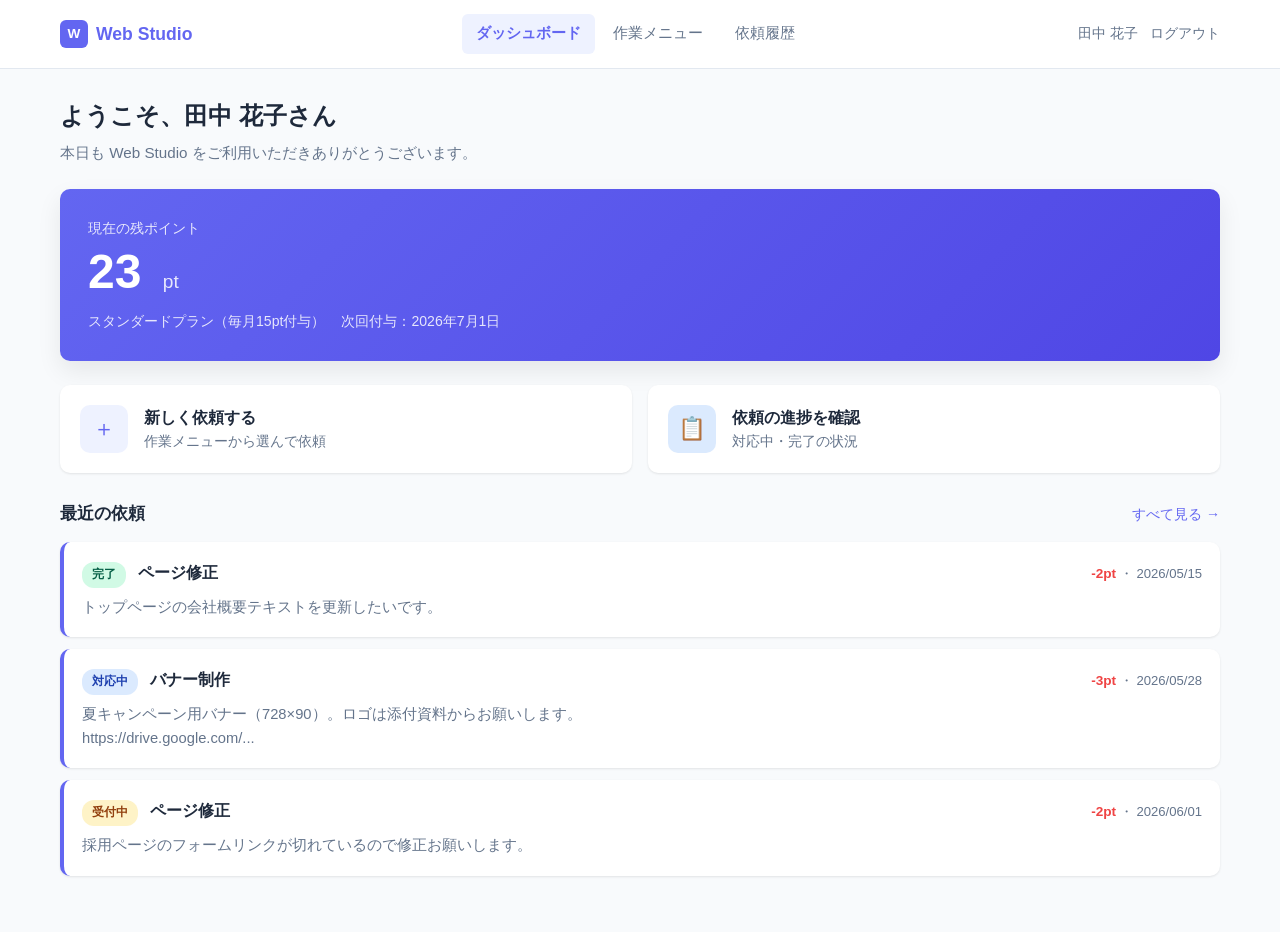
==== dashboard.html @ 62df3868 "feat: 顧客管理デモ初版（HTML/CSS/JSで全画面構築）" ====
<!DOCTYPE html>
<html lang="ja">
<head>
  <meta charset="UTF-8">
  <meta name="viewport" content="width=device-width, initial-scale=1.0">
  <title>ダッシュボード - Web Studio</title>
  <link rel="stylesheet" href="css/style.css">
</head>
<body>

  <header class="app-header">
    <div class="app-header-inner">
      <div class="logo">
        <span class="logo-mark">W</span>
        <span>Web Studio</span>
      </div>
      <nav class="nav">
        <a href="dashboard.html" class="active">ダッシュボード</a>
        <a href="menu.html">作業メニュー</a>
        <a href="requests.html">依頼履歴</a>
      </nav>
      <div class="user-info">
        <span id="user-name"></span>
        <a href="login.html" class="logout-link">ログアウト</a>
      </div>
    </div>
  </header>

  <main class="main">
    <h1 class="page-title">ようこそ、<span id="welcome-name"></span>さん</h1>
    <p class="page-subtitle">本日も Web Studio をご利用いただきありがとうございます。</p>

    <!-- ポイント残高カード -->
    <div class="balance-card">
      <div class="balance-label">現在の残ポイント</div>
      <div class="balance-value" id="balance">— <span class="unit">pt</span></div>
      <div class="balance-sub">
        <span id="plan-info"></span>
        <span id="next-grant"></span>
      </div>
    </div>

    <!-- クイックアクション -->
    <div class="grid-2 section">
      <a href="menu.html" class="card" style="text-decoration:none; display:flex; align-items:center; gap:16px;">
        <div style="width:48px;height:48px;background:var(--primary-light);color:var(--primary);border-radius:10px;display:grid;place-items:center;font-size:1.4rem;">＋</div>
        <div>
          <div style="font-weight:bold;">新しく依頼する</div>
          <div style="font-size:0.85rem;color:var(--text-light);">作業メニューから選んで依頼</div>
        </div>
      </a>
      <a href="requests.html" class="card" style="text-decoration:none; display:flex; align-items:center; gap:16px;">
        <div style="width:48px;height:48px;background:#dbeafe;color:#1e40af;border-radius:10px;display:grid;place-items:center;font-size:1.4rem;">📋</div>
        <div>
          <div style="font-weight:bold;">依頼の進捗を確認</div>
          <div style="font-size:0.85rem;color:var(--text-light);">対応中・完了の状況</div>
        </div>
      </a>
    </div>

    <!-- 最近の依頼 -->
    <section class="section">
      <div class="section-head">
        <div class="section-title">最近の依頼</div>
        <a href="requests.html" style="font-size:0.88rem; color:var(--primary);">すべて見る →</a>
      </div>
      <div id="recent-requests"></div>
    </section>
  </main>

  <script src="js/mock.js"></script>
  <script>
    const u = MockData.currentUser;
    document.getElementById('user-name').textContent = u.name;
    document.getElementById('welcome-name').textContent = u.name;
    document.getElementById('balance').innerHTML = `${MockData.pointBalance} <span class="unit">pt</span>`;
    document.getElementById('plan-info').textContent = `${u.planLabel}プラン（毎月${u.monthlyPoints}pt付与）`;
    document.getElementById('next-grant').textContent = `次回付与：2026年7月1日`;

    const recent = MockData.myRequests.slice(0, 3);
    document.getElementById('recent-requests').innerHTML = recent.map(r => `
      <div class="request-card">
        <div class="request-card-head">
          <div>
            ${fmt.statusBadge(r.status)}
            <span class="request-card-title" style="margin-left:8px;">${r.menuTitle}</span>
          </div>
          <div class="request-card-meta">
            <span class="request-card-cost">-${r.cost}pt</span> ・ ${fmt.date(r.createdAt)}
          </div>
        </div>
        <div class="request-card-comment">${r.comment}</div>
      </div>
    `).join('');
  </script>
</body>
</html>
---- css/style.css ----
/* ===== リセット・基本 ===== */
*, *::before, *::after { box-sizing: border-box; margin: 0; padding: 0; }

:root {
  --primary: #6366f1;
  --primary-dark: #4f46e5;
  --primary-light: #eef2ff;
  --bg: #f8fafc;
  --card-bg: #ffffff;
  --text: #1e293b;
  --text-light: #64748b;
  --border: #e2e8f0;
  --success: #22c55e;
  --warning: #f59e0b;
  --danger: #ef4444;
  --info: #0ea5e9;
  --radius: 10px;
  --shadow: 0 1px 3px rgba(0,0,0,0.06), 0 1px 2px rgba(0,0,0,0.04);
  --shadow-lg: 0 10px 25px rgba(0,0,0,0.08);
}

body {
  font-family: 'Hiragino Sans', 'Meiryo', sans-serif;
  background: var(--bg);
  color: var(--text);
  min-height: 100vh;
  line-height: 1.6;
}

a { color: inherit; text-decoration: none; }

/* ===== ヘッダー ===== */
.app-header {
  background: #fff;
  border-bottom: 1px solid var(--border);
  position: sticky;
  top: 0;
  z-index: 100;
}

.app-header-inner {
  max-width: 1200px;
  margin: 0 auto;
  padding: 14px 20px;
  display: flex;
  align-items: center;
  gap: 24px;
}

.logo {
  font-size: 1.1rem;
  font-weight: bold;
  color: var(--primary);
  display: flex;
  align-items: center;
  gap: 8px;
}

.logo-mark {
  width: 28px;
  height: 28px;
  background: var(--primary);
  color: #fff;
  border-radius: 6px;
  display: grid;
  place-items: center;
  font-size: 0.85rem;
}

.nav {
  display: flex;
  gap: 4px;
  margin-left: auto;
  margin-right: auto;
}

.nav a {
  padding: 8px 14px;
  border-radius: 6px;
  color: var(--text-light);
  font-size: 0.92rem;
  transition: all 0.15s;
}

.nav a:hover { background: var(--bg); color: var(--text); }
.nav a.active { background: var(--primary-light); color: var(--primary); font-weight: bold; }

.user-info {
  display: flex;
  align-items: center;
  gap: 12px;
  font-size: 0.9rem;
  color: var(--text-light);
}

.logout-link {
  color: var(--text-light);
  font-size: 0.85rem;
}
.logout-link:hover { color: var(--danger); }

/* ===== メインコンテンツ ===== */
.main {
  max-width: 1200px;
  margin: 0 auto;
  padding: 28px 20px;
}

.page-title {
  font-size: 1.5rem;
  margin-bottom: 6px;
}

.page-subtitle {
  color: var(--text-light);
  font-size: 0.95rem;
  margin-bottom: 24px;
}

/* ===== カード ===== */
.card {
  background: var(--card-bg);
  border-radius: var(--radius);
  padding: 20px;
  box-shadow: var(--shadow);
}

.card-title {
  font-size: 1.05rem;
  font-weight: bold;
  margin-bottom: 12px;
  display: flex;
  align-items: center;
  justify-content: space-between;
}

/* ===== グリッド ===== */
.grid-3 {
  display: grid;
  grid-template-columns: repeat(3, 1fr);
  gap: 16px;
}

.grid-2 {
  display: grid;
  grid-template-columns: 1fr 1fr;
  gap: 16px;
}

@media (max-width: 768px) {
  .grid-3, .grid-2 { grid-template-columns: 1fr; }
}

/* ===== 統計カード ===== */
.stat-card {
  background: var(--card-bg);
  border-radius: var(--radius);
  padding: 20px;
  box-shadow: var(--shadow);
}

.stat-label {
  font-size: 0.85rem;
  color: var(--text-light);
  margin-bottom: 6px;
}

.stat-value {
  font-size: 2rem;
  font-weight: bold;
  color: var(--primary);
  line-height: 1;
}

.stat-unit {
  font-size: 0.9rem;
  color: var(--text-light);
  margin-left: 4px;
}

.stat-sub {
  font-size: 0.85rem;
  color: var(--text-light);
  margin-top: 8px;
}

/* ===== ポイント残高カード ===== */
.balance-card {
  background: linear-gradient(135deg, var(--primary) 0%, var(--primary-dark) 100%);
  color: #fff;
  border-radius: var(--radius);
  padding: 28px;
  margin-bottom: 24px;
  box-shadow: var(--shadow-lg);
}

.balance-label {
  font-size: 0.9rem;
  opacity: 0.85;
  margin-bottom: 8px;
}

.balance-value {
  font-size: 3rem;
  font-weight: bold;
  line-height: 1;
}

.balance-value .unit {
  font-size: 1.2rem;
  font-weight: normal;
  margin-left: 8px;
  opacity: 0.85;
}

.balance-sub {
  margin-top: 14px;
  font-size: 0.88rem;
  opacity: 0.85;
  display: flex;
  gap: 16px;
  flex-wrap: wrap;
}

/* ===== ボタン ===== */
.btn {
  display: inline-block;
  padding: 10px 18px;
  border-radius: 8px;
  border: none;
  font-size: 0.95rem;
  font-weight: bold;
  cursor: pointer;
  transition: all 0.15s;
  text-align: center;
}

.btn-primary { background: var(--primary); color: #fff; }
.btn-primary:hover { background: var(--primary-dark); }

.btn-secondary {
  background: #fff;
  color: var(--text);
  border: 1px solid var(--border);
}
.btn-secondary:hover { background: var(--bg); }

.btn-danger { background: var(--danger); color: #fff; }
.btn-danger:hover { opacity: 0.9; }

.btn-success { background: var(--success); color: #fff; }
.btn-success:hover { opacity: 0.9; }

.btn-sm { padding: 6px 12px; font-size: 0.85rem; }
.btn-block { width: 100%; display: block; }

/* ===== バッジ ===== */
.badge {
  display: inline-block;
  padding: 3px 10px;
  border-radius: 12px;
  font-size: 0.78rem;
  font-weight: bold;
}

.badge-pending     { background: #fef3c7; color: #92400e; }
.badge-in_progress { background: #dbeafe; color: #1e40af; }
.badge-completed   { background: #d1fae5; color: #065f46; }
.badge-cancelled   { background: #fee2e2; color: #991b1b; }
.badge-plan        { background: var(--primary-light); color: var(--primary); }

/* ===== フィルター ===== */
.filter-pills {
  display: flex;
  gap: 8px;
  margin-bottom: 20px;
  flex-wrap: wrap;
}

.filter-pill {
  padding: 7px 14px;
  border-radius: 20px;
  border: 1px solid var(--border);
  background: #fff;
  font-size: 0.88rem;
  cursor: pointer;
  transition: all 0.15s;
}

.filter-pill:hover { background: var(--bg); }
.filter-pill.active {
  background: var(--primary);
  color: #fff;
  border-color: var(--primary);
}

/* ===== 依頼カード ===== */
.request-card {
  background: #fff;
  border-radius: var(--radius);
  padding: 18px;
  margin-bottom: 12px;
  box-shadow: var(--shadow);
  border-left: 4px solid var(--primary);
}

.request-card-head {
  display: flex;
  justify-content: space-between;
  align-items: center;
  margin-bottom: 8px;
  flex-wrap: wrap;
  gap: 8px;
}

.request-card-title {
  font-weight: bold;
  font-size: 1rem;
}

.request-card-meta {
  font-size: 0.82rem;
  color: var(--text-light);
}

.request-card-comment {
  font-size: 0.92rem;
  color: var(--text-light);
  margin-top: 6px;
  white-space: pre-wrap;
  word-break: break-word;
}

.request-card-actions {
  display: flex;
  gap: 6px;
  margin-top: 12px;
  flex-wrap: wrap;
}

.request-card-cost {
  font-size: 0.85rem;
  color: var(--danger);
  font-weight: bold;
}

/* ===== メニューカード ===== */
.menu-grid {
  display: grid;
  grid-template-columns: repeat(auto-fill, minmax(260px, 1fr));
  gap: 16px;
}

.menu-card {
  background: #fff;
  border-radius: var(--radius);
  padding: 22px;
  box-shadow: var(--shadow);
  display: flex;
  flex-direction: column;
  transition: transform 0.15s, box-shadow 0.15s;
}

.menu-card:hover {
  transform: translateY(-2px);
  box-shadow: var(--shadow-lg);
}

.menu-card-head {
  display: flex;
  justify-content: space-between;
  align-items: baseline;
  margin-bottom: 12px;
}

.menu-card-title { font-size: 1.1rem; font-weight: bold; }

.menu-card-cost {
  background: var(--primary-light);
  color: var(--primary);
  padding: 4px 12px;
  border-radius: 14px;
  font-size: 0.88rem;
  font-weight: bold;
  white-space: nowrap;
}

.menu-card-desc {
  font-size: 0.9rem;
  color: var(--text-light);
  margin-bottom: 18px;
  flex: 1;
}

/* ===== テーブル ===== */
.table-wrap {
  background: #fff;
  border-radius: var(--radius);
  box-shadow: var(--shadow);
  overflow: hidden;
}

.data-table {
  width: 100%;
  border-collapse: collapse;
}

.data-table th, .data-table td {
  padding: 12px 16px;
  text-align: left;
  border-bottom: 1px solid var(--border);
  font-size: 0.92rem;
}

.data-table th {
  background: var(--bg);
  font-weight: bold;
  font-size: 0.85rem;
  color: var(--text-light);
}

.data-table tr:last-child td { border-bottom: none; }
.data-table tbody tr:hover { background: var(--bg); }

/* ===== モーダル ===== */
.modal-backdrop {
  position: fixed;
  inset: 0;
  background: rgba(15, 23, 42, 0.5);
  display: none;
  align-items: center;
  justify-content: center;
  z-index: 1000;
  padding: 20px;
}

.modal-backdrop.active { display: flex; }

.modal {
  background: #fff;
  border-radius: var(--radius);
  padding: 28px;
  width: 100%;
  max-width: 480px;
  box-shadow: var(--shadow-lg);
}

.modal-title {
  font-size: 1.15rem;
  font-weight: bold;
  margin-bottom: 16px;
}

.modal-actions {
  display: flex;
  gap: 8px;
  justify-content: flex-end;
  margin-top: 20px;
}

/* ===== フォーム ===== */
.form-group { margin-bottom: 16px; }

.form-label {
  display: block;
  font-size: 0.88rem;
  font-weight: bold;
  margin-bottom: 6px;
}

.form-input, .form-textarea, .form-select {
  width: 100%;
  padding: 10px 12px;
  border: 1px solid var(--border);
  border-radius: 8px;
  font-size: 0.95rem;
  font-family: inherit;
  background: #fff;
}

.form-input:focus, .form-textarea:focus, .form-select:focus {
  outline: 2px solid var(--primary);
  outline-offset: 1px;
  border-color: var(--primary);
}

.form-textarea { min-height: 100px; resize: vertical; }
.form-help { font-size: 0.82rem; color: var(--text-light); margin-top: 4px; }

/* ===== ログイン画面 ===== */
.login-page {
  min-height: 100vh;
  display: grid;
  place-items: center;
  background: linear-gradient(135deg, #eef2ff 0%, #e0e7ff 100%);
  padding: 20px;
}

.login-card {
  background: #fff;
  border-radius: 16px;
  padding: 36px;
  width: 100%;
  max-width: 400px;
  box-shadow: var(--shadow-lg);
}

.login-logo {
  text-align: center;
  margin-bottom: 24px;
}

.login-logo .logo {
  justify-content: center;
  font-size: 1.4rem;
  margin-bottom: 4px;
}

.login-logo small {
  color: var(--text-light);
  font-size: 0.82rem;
}

.login-divider {
  text-align: center;
  margin: 18px 0;
  color: var(--text-light);
  font-size: 0.85rem;
  position: relative;
}

.login-divider::before, .login-divider::after {
  content: '';
  position: absolute;
  top: 50%;
  width: calc(50% - 30px);
  height: 1px;
  background: var(--border);
}
.login-divider::before { left: 0; }
.login-divider::after { right: 0; }

.demo-note {
  margin-top: 24px;
  padding: 12px;
  background: #fffbeb;
  border: 1px solid #fde68a;
  border-radius: 8px;
  font-size: 0.82rem;
  color: #92400e;
}

/* ===== 空状態・補助 ===== */
.empty-msg {
  text-align: center;
  color: var(--text-light);
  padding: 40px 20px;
}

.section { margin-bottom: 28px; }

.section-head {
  display: flex;
  justify-content: space-between;
  align-items: center;
  margin-bottom: 14px;
}

.section-title {
  font-size: 1.05rem;
  font-weight: bold;
}

/* ===== トースト ===== */
.toast {
  position: fixed;
  top: 80px;
  left: 50%;
  transform: translateX(-50%);
  background: var(--success);
  color: #fff;
  padding: 12px 22px;
  border-radius: 24px;
  font-size: 0.92rem;
  font-weight: bold;
  box-shadow: var(--shadow-lg);
  z-index: 2000;
  opacity: 0;
  transition: opacity 0.2s;
  pointer-events: none;
}
.toast.show { opacity: 1; }

/* ===== レスポンシブ ===== */
@media (max-width: 768px) {
  .app-header-inner { flex-wrap: wrap; gap: 12px; }
  .nav { order: 3; width: 100%; overflow-x: auto; }
  .balance-value { font-size: 2.2rem; }
  .data-table th, .data-table td { padding: 10px 12px; font-size: 0.85rem; }
}
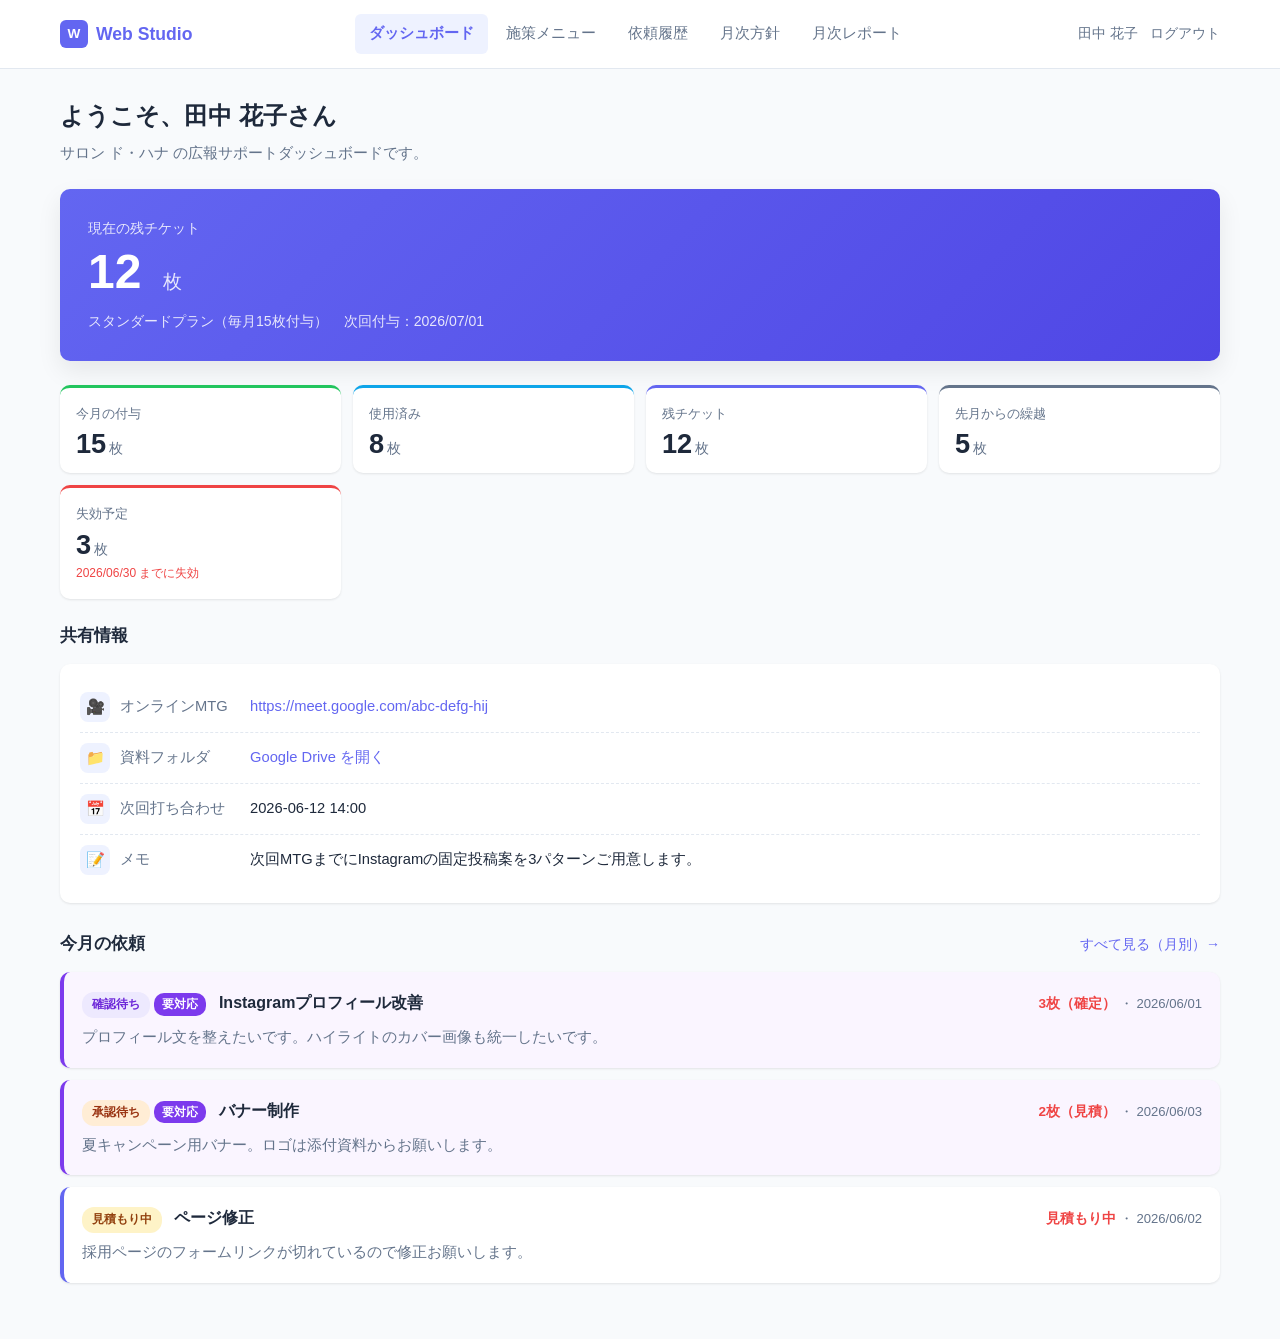
==== commit 67891a69: "feat: 奥様の第1回FBを反映（広報伴走・チケット制に刷新） - ポイント→チケット表記に統一（mock.js一元化＋全HTML横断） - ダッシュボード: チケット5項目/今月の依頼・月別/確認" ====
--- a/dashboard.html
+++ b/dashboard.html
@@ -16,8 +16,10 @@
       </div>
       <nav class="nav">
         <a href="dashboard.html" class="active">ダッシュボード</a>
-        <a href="menu.html">作業メニュー</a>
+        <a href="menu.html">施策メニュー</a>
         <a href="requests.html">依頼履歴</a>
+        <a href="monthly-policy.html">月次方針</a>
+        <a href="monthly-report.html">月次レポート</a>
       </nav>
       <div class="user-info">
         <span id="user-name"></span>
@@ -28,41 +30,34 @@
 
   <main class="main">
     <h1 class="page-title">ようこそ、<span id="welcome-name"></span>さん</h1>
-    <p class="page-subtitle">本日も Web Studio をご利用いただきありがとうございます。</p>
+    <p class="page-subtitle" id="welcome-sub"></p>
 
-    <!-- ポイント残高カード -->
+    <!-- 残チケット残高カード -->
     <div class="balance-card">
-      <div class="balance-label">現在の残ポイント</div>
-      <div class="balance-value" id="balance">— <span class="unit">pt</span></div>
+      <div class="balance-label">現在の残チケット</div>
+      <div class="balance-value" id="balance">— <span class="unit">枚</span></div>
       <div class="balance-sub">
         <span id="plan-info"></span>
         <span id="next-grant"></span>
       </div>
     </div>
 
-    <!-- クイックアクション -->
-    <div class="grid-2 section">
-      <a href="menu.html" class="card" style="text-decoration:none; display:flex; align-items:center; gap:16px;">
-        <div style="width:48px;height:48px;background:var(--primary-light);color:var(--primary);border-radius:10px;display:grid;place-items:center;font-size:1.4rem;">＋</div>
-        <div>
-          <div style="font-weight:bold;">新しく依頼する</div>
-          <div style="font-size:0.85rem;color:var(--text-light);">作業メニューから選んで依頼</div>
-        </div>
-      </a>
-      <a href="requests.html" class="card" style="text-decoration:none; display:flex; align-items:center; gap:16px;">
-        <div style="width:48px;height:48px;background:#dbeafe;color:#1e40af;border-radius:10px;display:grid;place-items:center;font-size:1.4rem;">📋</div>
-        <div>
-          <div style="font-weight:bold;">依頼の進捗を確認</div>
-          <div style="font-size:0.85rem;color:var(--text-light);">対応中・完了の状況</div>
-        </div>
-      </a>
-    </div>
+    <!-- チケット内訳 -->
+    <div class="ticket-breakdown" id="ticket-breakdown"></div>
 
-    <!-- 最近の依頼 -->
+    <!-- 共有情報パネル -->
     <section class="section">
       <div class="section-head">
-        <div class="section-title">最近の依頼</div>
-        <a href="requests.html" style="font-size:0.88rem; color:var(--primary);">すべて見る →</a>
+        <div class="section-title">共有情報</div>
+      </div>
+      <div class="info-panel" id="info-panel"></div>
+    </section>
+
+    <!-- 今月の依頼 -->
+    <section class="section">
+      <div class="section-head">
+        <div class="section-title">今月の依頼</div>
+        <a href="requests.html" style="font-size:0.88rem; color:var(--primary);">すべて見る（月別）→</a>
       </div>
       <div id="recent-requests"></div>
     </section>
@@ -71,27 +66,83 @@
   <script src="js/mock.js"></script>
   <script>
     const u = MockData.currentUser;
+    const t = MockData.tickets;
     document.getElementById('user-name').textContent = u.name;
     document.getElementById('welcome-name').textContent = u.name;
-    document.getElementById('balance').innerHTML = `${MockData.pointBalance} <span class="unit">pt</span>`;
-    document.getElementById('plan-info').textContent = `${u.planLabel}プラン（毎月${u.monthlyPoints}pt付与）`;
-    document.getElementById('next-grant').textContent = `次回付与：2026年7月1日`;
+    document.getElementById('welcome-sub').textContent =
+      `${u.shopName} の広報サポートダッシュボードです。`;
 
-    const recent = MockData.myRequests.slice(0, 3);
-    document.getElementById('recent-requests').innerHTML = recent.map(r => `
-      <div class="request-card">
+    // 残高
+    document.getElementById('balance').innerHTML = `${t.remaining} <span class="unit">枚</span>`;
+    document.getElementById('plan-info').textContent =
+      `${u.planLabel}プラン（毎月${u.monthlyTickets}枚付与）`;
+    document.getElementById('next-grant').textContent =
+      `次回付与：${fmt.date(MockData.nextGrantDate)}`;
+
+    // チケット内訳
+    const breakdown = [
+      { cls: 'is-grant',  label: '今月の付与',     value: t.granted },
+      { cls: 'is-used',   label: '使用済み',       value: t.used },
+      { cls: 'is-remain', label: '残チケット',     value: t.remaining },
+      { cls: 'is-carry',  label: '先月からの繰越', value: t.carryOver },
+      { cls: 'is-expire', label: '失効予定',       value: t.expiring, note: `${fmt.date(t.expireDate)} まで` }
+    ];
+    document.getElementById('ticket-breakdown').innerHTML = breakdown.map(b => `
+      <div class="ticket-stat ${b.cls}">
+        <div class="ticket-stat-label">${b.label}</div>
+        <div class="ticket-stat-value">${b.value}<span class="unit">枚</span></div>
+        ${b.note ? `<div class="ticket-stat-note">${b.note}に失効</div>` : ''}
+      </div>
+    `).join('');
+
+    // 共有情報
+    const ci = MockData.clientInfo;
+    document.getElementById('info-panel').innerHTML = `
+      <div class="info-row">
+        <span class="info-ico">🎥</span>
+        <span class="info-label">オンラインMTG</span>
+        <span class="info-value"><a href="${ci.mtgUrl}" target="_blank">${ci.mtgUrl}</a></span>
+      </div>
+      <div class="info-row">
+        <span class="info-ico">📁</span>
+        <span class="info-label">資料フォルダ</span>
+        <span class="info-value"><a href="${ci.driveUrl}" target="_blank">Google Drive を開く</a></span>
+      </div>
+      <div class="info-row">
+        <span class="info-ico">📅</span>
+        <span class="info-label">次回打ち合わせ</span>
+        <span class="info-value">${ci.nextMtg}</span>
+      </div>
+      <div class="info-row">
+        <span class="info-ico">📝</span>
+        <span class="info-label">メモ</span>
+        <span class="info-value">${ci.notes}</span>
+      </div>
+    `;
+
+    // 今月の依頼（6月分）
+    const recent = MockData.myRequests.filter(r => r.createdAt.startsWith('2026-06'));
+    const list = recent.length ? recent : MockData.myRequests.slice(0, 3);
+    document.getElementById('recent-requests').innerHTML = list.map(r => {
+      const needs = fmt.needsClientAction(r.status);
+      const ticketText = r.confirmedTickets != null
+        ? `${r.confirmedTickets}枚（確定）`
+        : (r.estTickets != null ? `${r.estTickets}枚（見積）` : '見積もり中');
+      return `
+      <a href="task.html?id=${r.id}" class="request-card ${needs ? 'needs-action' : ''}" style="display:block;">
         <div class="request-card-head">
           <div>
             ${fmt.statusBadge(r.status)}
+            ${needs ? '<span class="action-flag">要対応</span>' : ''}
             <span class="request-card-title" style="margin-left:8px;">${r.menuTitle}</span>
           </div>
           <div class="request-card-meta">
-            <span class="request-card-cost">-${r.cost}pt</span> ・ ${fmt.date(r.createdAt)}
+            <span class="request-card-cost">${ticketText}</span> ・ ${fmt.date(r.createdAt)}
           </div>
         </div>
         <div class="request-card-comment">${r.comment}</div>
-      </div>
-    `).join('');
+      </a>`;
+    }).join('');
   </script>
 </body>
 </html>
--- a/css/style.css
+++ b/css/style.css
@@ -264,7 +264,10 @@
 }
 
 .badge-pending     { background: #fef3c7; color: #92400e; }
+.badge-quote_ready { background: #ffedd5; color: #9a3412; }
 .badge-in_progress { background: #dbeafe; color: #1e40af; }
+.badge-review      { background: #ede9fe; color: #6d28d9; }
+.badge-revising    { background: #fef3c7; color: #92400e; }
 .badge-completed   { background: #d1fae5; color: #065f46; }
 .badge-cancelled   { background: #fee2e2; color: #991b1b; }
 .badge-plan        { background: var(--primary-light); color: var(--primary); }
@@ -591,10 +594,209 @@
 }
 .toast.show { opacity: 1; }
 
+/* ===== チケット内訳（ダッシュボード） ===== */
+.ticket-breakdown {
+  display: grid;
+  grid-template-columns: repeat(4, 1fr);
+  gap: 12px;
+  margin-bottom: 24px;
+}
+
+.ticket-stat {
+  background: #fff;
+  border-radius: var(--radius);
+  padding: 16px;
+  box-shadow: var(--shadow);
+  border-top: 3px solid var(--border);
+}
+.ticket-stat.is-grant   { border-top-color: var(--success); }
+.ticket-stat.is-used    { border-top-color: var(--info); }
+.ticket-stat.is-remain  { border-top-color: var(--primary); }
+.ticket-stat.is-carry   { border-top-color: var(--text-light); }
+.ticket-stat.is-expire  { border-top-color: var(--danger); }
+
+.ticket-stat-label {
+  font-size: 0.8rem;
+  color: var(--text-light);
+  margin-bottom: 6px;
+}
+.ticket-stat-value {
+  font-size: 1.7rem;
+  font-weight: bold;
+  line-height: 1;
+}
+.ticket-stat-value .unit { font-size: 0.85rem; font-weight: normal; color: var(--text-light); margin-left: 3px; }
+.ticket-stat-note { font-size: 0.75rem; color: var(--danger); margin-top: 6px; }
+
+@media (max-width: 768px) {
+  .ticket-breakdown { grid-template-columns: repeat(2, 1fr); }
+}
+
+/* ===== 共有情報パネル（固定リンク・メモ） ===== */
+.info-panel {
+  background: #fff;
+  border-radius: var(--radius);
+  padding: 18px 20px;
+  box-shadow: var(--shadow);
+}
+.info-row {
+  display: flex;
+  align-items: center;
+  gap: 10px;
+  padding: 10px 0;
+  border-bottom: 1px dashed var(--border);
+  font-size: 0.92rem;
+}
+.info-row:last-child { border-bottom: none; }
+.info-row .info-ico {
+  width: 30px; height: 30px; flex-shrink: 0;
+  background: var(--primary-light); color: var(--primary);
+  border-radius: 8px; display: grid; place-items: center; font-size: 0.95rem;
+}
+.info-row .info-label { color: var(--text-light); width: 120px; flex-shrink: 0; }
+.info-row .info-value { font-weight: 500; word-break: break-all; }
+.info-row .info-value a { color: var(--primary); }
+
+/* ===== 確認待ち（クライアントアクション必要）強調 ===== */
+.request-card.needs-action {
+  background: #faf5ff;
+  border-left-color: #7c3aed;
+}
+.action-flag {
+  display: inline-flex; align-items: center; gap: 4px;
+  background: #7c3aed; color: #fff;
+  font-size: 0.72rem; font-weight: bold;
+  padding: 2px 8px; border-radius: 10px;
+}
+
+/* ===== ご提案施策 ===== */
+.proposed-section {
+  background: linear-gradient(135deg, #faf5ff 0%, #eef2ff 100%);
+  border: 1px solid #ddd6fe;
+  border-radius: var(--radius);
+  padding: 20px;
+  margin-bottom: 28px;
+}
+.proposed-head {
+  display: flex; align-items: center; gap: 8px;
+  font-size: 1.05rem; font-weight: bold; margin-bottom: 4px;
+}
+.proposed-head .star { color: #f59e0b; }
+.proposed-sub { font-size: 0.85rem; color: var(--text-light); margin-bottom: 16px; }
+.menu-card-badge {
+  display: inline-block;
+  background: #f59e0b; color: #fff;
+  font-size: 0.7rem; font-weight: bold;
+  padding: 2px 8px; border-radius: 10px;
+  margin-bottom: 8px;
+}
+.menu-card-cat {
+  display: inline-block;
+  background: var(--bg); color: var(--text-light);
+  font-size: 0.72rem; padding: 2px 8px; border-radius: 10px;
+  margin-left: 8px;
+}
+.cost-hint { font-size: 0.75rem; color: var(--text-light); font-weight: normal; }
+
+/* ===== タイムライン（タスク詳細） ===== */
+.timeline { position: relative; padding-left: 24px; }
+.timeline::before {
+  content: ''; position: absolute; left: 7px; top: 4px; bottom: 4px;
+  width: 2px; background: var(--border);
+}
+.timeline-item { position: relative; padding-bottom: 20px; }
+.timeline-item:last-child { padding-bottom: 0; }
+.timeline-item::before {
+  content: ''; position: absolute; left: -24px; top: 3px;
+  width: 16px; height: 16px; border-radius: 50%;
+  background: #fff; border: 3px solid var(--primary);
+}
+.timeline-item.t-approved::before  { border-color: var(--success); }
+.timeline-item.t-draft::before     { border-color: var(--info); }
+.timeline-item.t-revise::before    { border-color: var(--warning); }
+.timeline-item.t-completed::before { border-color: var(--success); background: var(--success); }
+.timeline-time { font-size: 0.78rem; color: var(--text-light); }
+.timeline-text { font-size: 0.94rem; font-weight: 500; margin-top: 2px; }
+.timeline-extra {
+  font-size: 0.85rem; color: var(--text-light);
+  margin-top: 6px; padding: 8px 12px; background: var(--bg); border-radius: 8px;
+}
+.timeline-file {
+  display: inline-flex; align-items: center; gap: 6px;
+  margin-top: 6px; font-size: 0.85rem; color: var(--primary); font-weight: 500;
+}
+
+/* ===== 承認アクションバー ===== */
+.approve-bar {
+  background: #faf5ff; border: 1px solid #ddd6fe;
+  border-radius: var(--radius); padding: 18px 20px; margin-bottom: 24px;
+}
+.approve-bar-title { font-weight: bold; margin-bottom: 4px; }
+.approve-bar-sub { font-size: 0.88rem; color: var(--text-light); margin-bottom: 14px; }
+.approve-actions { display: flex; gap: 8px; flex-wrap: wrap; }
+
+/* ===== 月次方針 ===== */
+.policy-block { margin-bottom: 22px; }
+.policy-block .policy-label {
+  display: inline-block; font-size: 0.82rem; font-weight: bold;
+  color: var(--primary); background: var(--primary-light);
+  padding: 3px 12px; border-radius: 12px; margin-bottom: 8px;
+}
+.policy-block .policy-body { font-size: 0.96rem; line-height: 1.8; }
+.policy-list { list-style: none; padding: 0; }
+.policy-list li {
+  padding: 8px 14px; background: var(--bg); border-radius: 8px;
+  margin-bottom: 6px; font-size: 0.94rem;
+  border-left: 3px solid var(--primary);
+}
+
+/* ===== 月次レポート ===== */
+.report-month-tabs { display: flex; gap: 8px; margin-bottom: 20px; flex-wrap: wrap; }
+.metric-grid {
+  display: grid; grid-template-columns: repeat(4, 1fr); gap: 12px; margin: 16px 0 24px;
+}
+.metric-card {
+  background: #fff; border-radius: var(--radius); padding: 16px;
+  box-shadow: var(--shadow);
+}
+.metric-label { font-size: 0.78rem; color: var(--text-light); margin-bottom: 6px; }
+.metric-value { font-size: 1.4rem; font-weight: bold; }
+.metric-delta { font-size: 0.8rem; font-weight: bold; margin-top: 4px; }
+.metric-delta.up   { color: var(--success); }
+.metric-delta.down { color: var(--danger); }
+@media (max-width: 768px) {
+  .metric-grid { grid-template-columns: repeat(2, 1fr); }
+}
+
+.report-summary-list { list-style: none; padding: 0; }
+.report-summary-list li {
+  padding: 10px 0; border-bottom: 1px dashed var(--border);
+  font-size: 0.92rem; display: flex; gap: 10px;
+}
+.report-summary-list li:last-child { border-bottom: none; }
+.report-summary-list .rs-label {
+  color: var(--text-light); width: 130px; flex-shrink: 0; font-size: 0.85rem;
+}
+
+/* ===== ファイル添付（フォーム） ===== */
+.file-drop {
+  border: 2px dashed var(--border); border-radius: 8px;
+  padding: 18px; text-align: center; color: var(--text-light);
+  font-size: 0.88rem; cursor: pointer; transition: all 0.15s;
+}
+.file-drop:hover { border-color: var(--primary); background: var(--primary-light); }
+.file-chip {
+  display: inline-flex; align-items: center; gap: 6px;
+  background: var(--bg); border: 1px solid var(--border);
+  border-radius: 16px; padding: 4px 12px; font-size: 0.82rem; margin: 6px 6px 0 0;
+}
+
 /* ===== レスポンシブ ===== */
 @media (max-width: 768px) {
   .app-header-inner { flex-wrap: wrap; gap: 12px; }
   .nav { order: 3; width: 100%; overflow-x: auto; }
   .balance-value { font-size: 2.2rem; }
   .data-table th, .data-table td { padding: 10px 12px; font-size: 0.85rem; }
-}
+  .info-row { flex-wrap: wrap; }
+  .info-row .info-label { width: auto; }
+}
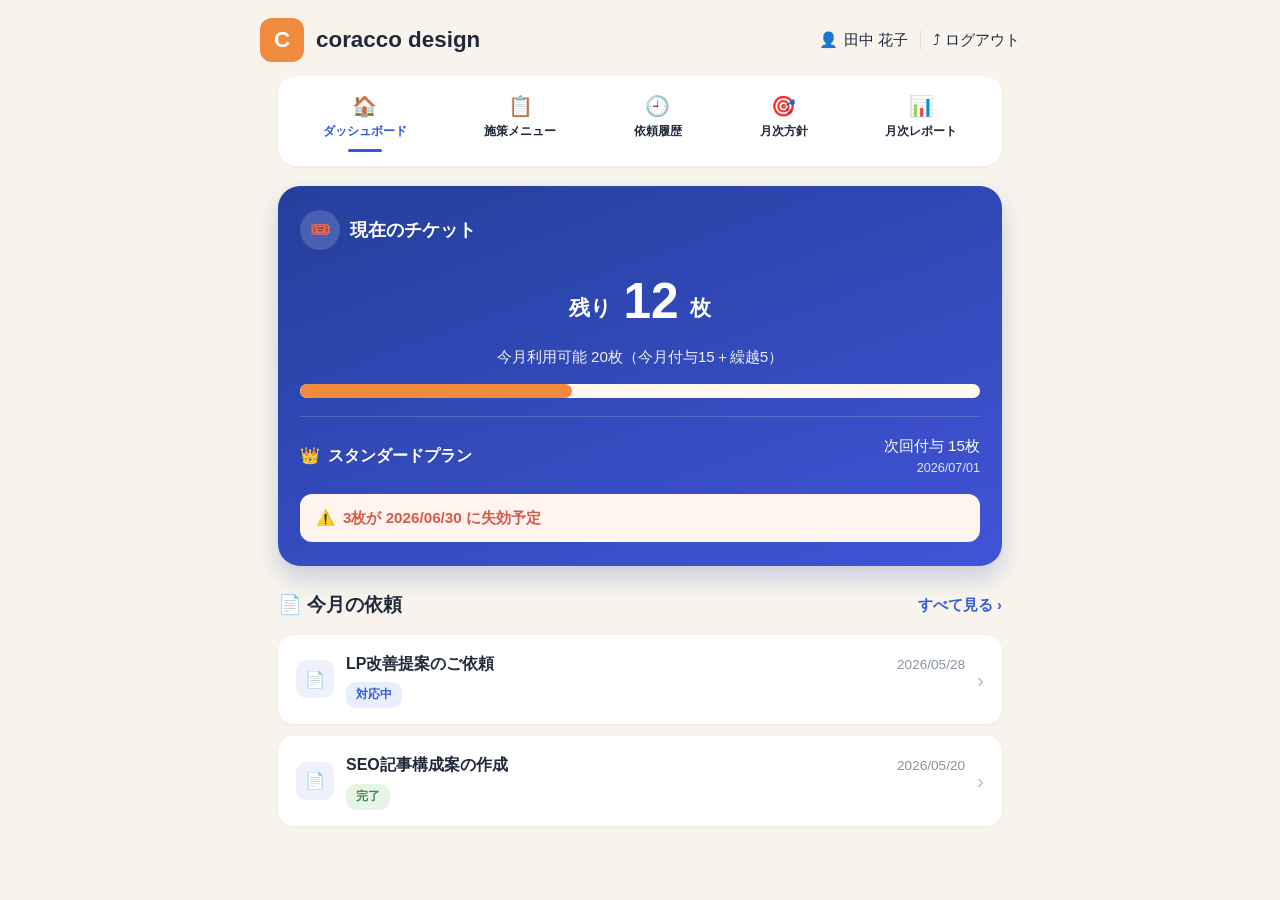
==== commit 9f0816f3: "feat: ダッシュボードをcoraccoデザインにリデザイン - 屋号をcoracco design（ロゴC・オレンジ）に変更 - 配色刷新（背景#F8F4ED/ネイビー文字/青系チケットカード/オ" ====
--- a/dashboard.html
+++ b/dashboard.html
@@ -3,146 +3,108 @@
 <head>
   <meta charset="UTF-8">
   <meta name="viewport" content="width=device-width, initial-scale=1.0">
-  <title>ダッシュボード - Web Studio</title>
+  <title>ダッシュボード - coracco design</title>
   <link rel="stylesheet" href="css/style.css">
 </head>
-<body>
+<body class="coracco">
 
-  <header class="app-header">
-    <div class="app-header-inner">
-      <div class="logo">
-        <span class="logo-mark">W</span>
-        <span>Web Studio</span>
+  <header class="c-header">
+    <div class="c-header-inner">
+      <div class="c-logo">
+        <span class="c-logo-mark">C</span>
+        <span class="c-brand">coracco design</span>
       </div>
-      <nav class="nav">
-        <a href="dashboard.html" class="active">ダッシュボード</a>
-        <a href="menu.html">施策メニュー</a>
-        <a href="requests.html">依頼履歴</a>
-        <a href="monthly-policy.html">月次方針</a>
-        <a href="monthly-report.html">月次レポート</a>
-      </nav>
-      <div class="user-info">
-        <span id="user-name"></span>
-        <a href="login.html" class="logout-link">ログアウト</a>
+      <div class="c-user">
+        <span class="c-user-name">👤 <span id="user-name"></span></span>
+        <span class="c-divider-v"></span>
+        <a href="login.html" class="c-logout">⤴ ログアウト</a>
       </div>
     </div>
   </header>
 
-  <main class="main">
-    <h1 class="page-title">ようこそ、<span id="welcome-name"></span>さん</h1>
-    <p class="page-subtitle" id="welcome-sub"></p>
+  <main class="c-main">
 
-    <!-- 残チケット残高カード -->
-    <div class="balance-card">
-      <div class="balance-label">現在の残チケット</div>
-      <div class="balance-value" id="balance">— <span class="unit">枚</span></div>
-      <div class="balance-sub">
-        <span id="plan-info"></span>
-        <span id="next-grant"></span>
+    <!-- メニュー -->
+    <nav class="c-nav-card">
+      <a class="c-tab active" href="dashboard.html"><span class="c-tab-ico">🏠</span><span>ダッシュボード</span></a>
+      <a class="c-tab" href="menu.html"><span class="c-tab-ico">📋</span><span>施策メニュー</span></a>
+      <a class="c-tab" href="requests.html"><span class="c-tab-ico">🕘</span><span>依頼履歴</span></a>
+      <a class="c-tab" href="monthly-policy.html"><span class="c-tab-ico">🎯</span><span>月次方針</span></a>
+      <a class="c-tab" href="monthly-report.html"><span class="c-tab-ico">📊</span><span>月次レポート</span></a>
+    </nav>
+
+    <!-- チケットカード -->
+    <section class="c-ticket-card">
+      <div class="c-ticket-head">
+        <span class="c-ticket-ico">🎟️</span>
+        <span>現在のチケット</span>
       </div>
-    </div>
 
-    <!-- チケット内訳 -->
-    <div class="ticket-breakdown" id="ticket-breakdown"></div>
+      <div class="c-ticket-remain">残り <strong id="t-remain">—</strong> 枚</div>
+      <div class="c-ticket-avail" id="t-avail">—</div>
 
-    <!-- 共有情報パネル -->
-    <section class="section">
-      <div class="section-head">
-        <div class="section-title">共有情報</div>
+      <div class="c-gauge"><div class="c-gauge-fill" id="t-gauge" style="width:0%"></div></div>
+
+      <div class="c-ticket-divider"></div>
+
+      <div class="c-ticket-bottom">
+        <div class="c-plan">👑 <span id="t-plan">—</span></div>
+        <div class="c-next">次回付与 <span id="t-next-num">—</span>枚<br><small id="t-next-date">—</small></div>
       </div>
-      <div class="info-panel" id="info-panel"></div>
+
+      <div class="c-expire">⚠️ <span id="t-expire">—</span></div>
     </section>
 
     <!-- 今月の依頼 -->
-    <section class="section">
-      <div class="section-head">
-        <div class="section-title">今月の依頼</div>
-        <a href="requests.html" style="font-size:0.88rem; color:var(--primary);">すべて見る（月別）→</a>
+    <section>
+      <div class="c-sec-head">
+        <span>📄 今月の依頼</span>
+        <a href="requests.html">すべて見る ›</a>
       </div>
-      <div id="recent-requests"></div>
+      <div id="req-list"></div>
     </section>
+
   </main>
 
   <script src="js/mock.js"></script>
   <script>
     const u = MockData.currentUser;
     const t = MockData.tickets;
+    const available = t.granted + t.carryOver;   // 今月利用可能
+    const used = t.used;
+
     document.getElementById('user-name').textContent = u.name;
-    document.getElementById('welcome-name').textContent = u.name;
-    document.getElementById('welcome-sub').textContent =
-      `${u.shopName} の広報サポートダッシュボードです。`;
 
-    // 残高
-    document.getElementById('balance').innerHTML = `${t.remaining} <span class="unit">枚</span>`;
-    document.getElementById('plan-info').textContent =
-      `${u.planLabel}プラン（毎月${u.monthlyTickets}枚付与）`;
-    document.getElementById('next-grant').textContent =
-      `次回付与：${fmt.date(MockData.nextGrantDate)}`;
+    // チケットカード
+    document.getElementById('t-remain').textContent = t.remaining;
+    document.getElementById('t-avail').textContent =
+      `今月利用可能 ${available}枚（今月付与${t.granted}＋繰越${t.carryOver}）`;
+    document.getElementById('t-gauge').style.width =
+      `${Math.round(used / available * 100)}%`;
+    document.getElementById('t-plan').textContent = `${u.planLabel}プラン`;
+    document.getElementById('t-next-num').textContent = u.monthlyTickets;
+    document.getElementById('t-next-date').textContent = fmt.date(MockData.nextGrantDate);
+    document.getElementById('t-expire').innerHTML =
+      `<strong>${t.expiring}枚</strong>が ${fmt.date(t.expireDate)} に失効予定`;
 
-    // チケット内訳
-    const breakdown = [
-      { cls: 'is-grant',  label: '今月の付与',     value: t.granted },
-      { cls: 'is-used',   label: '使用済み',       value: t.used },
-      { cls: 'is-remain', label: '残チケット',     value: t.remaining },
-      { cls: 'is-carry',  label: '先月からの繰越', value: t.carryOver },
-      { cls: 'is-expire', label: '失効予定',       value: t.expiring, note: `${fmt.date(t.expireDate)} まで` }
+    // 今月の依頼（デモ表示）
+    const requests = [
+      { title: 'LP改善提案のご依頼', status: 'prog', label: '対応中', date: '2026/05/28' },
+      { title: 'SEO記事構成案の作成', status: 'done', label: '完了',   date: '2026/05/20' }
     ];
-    document.getElementById('ticket-breakdown').innerHTML = breakdown.map(b => `
-      <div class="ticket-stat ${b.cls}">
-        <div class="ticket-stat-label">${b.label}</div>
-        <div class="ticket-stat-value">${b.value}<span class="unit">枚</span></div>
-        ${b.note ? `<div class="ticket-stat-note">${b.note}に失効</div>` : ''}
-      </div>
+    document.getElementById('req-list').innerHTML = requests.map(r => `
+      <a href="requests.html" class="c-req-card">
+        <span class="c-req-ico">📄</span>
+        <span class="c-req-body">
+          <span class="c-req-toprow">
+            <span class="c-req-title">${r.title}</span>
+            <span class="c-req-date">${r.date}</span>
+          </span>
+          <span class="c-req-badge ${r.status}">${r.label}</span>
+        </span>
+        <span class="c-req-arrow">›</span>
+      </a>
     `).join('');
-
-    // 共有情報
-    const ci = MockData.clientInfo;
-    document.getElementById('info-panel').innerHTML = `
-      <div class="info-row">
-        <span class="info-ico">🎥</span>
-        <span class="info-label">オンラインMTG</span>
-        <span class="info-value"><a href="${ci.mtgUrl}" target="_blank">${ci.mtgUrl}</a></span>
-      </div>
-      <div class="info-row">
-        <span class="info-ico">📁</span>
-        <span class="info-label">資料フォルダ</span>
-        <span class="info-value"><a href="${ci.driveUrl}" target="_blank">Google Drive を開く</a></span>
-      </div>
-      <div class="info-row">
-        <span class="info-ico">📅</span>
-        <span class="info-label">次回打ち合わせ</span>
-        <span class="info-value">${ci.nextMtg}</span>
-      </div>
-      <div class="info-row">
-        <span class="info-ico">📝</span>
-        <span class="info-label">メモ</span>
-        <span class="info-value">${ci.notes}</span>
-      </div>
-    `;
-
-    // 今月の依頼（6月分）
-    const recent = MockData.myRequests.filter(r => r.createdAt.startsWith('2026-06'));
-    const list = recent.length ? recent : MockData.myRequests.slice(0, 3);
-    document.getElementById('recent-requests').innerHTML = list.map(r => {
-      const needs = fmt.needsClientAction(r.status);
-      const ticketText = r.confirmedTickets != null
-        ? `${r.confirmedTickets}枚（確定）`
-        : (r.estTickets != null ? `${r.estTickets}枚（見積）` : '見積もり中');
-      return `
-      <a href="task.html?id=${r.id}" class="request-card ${needs ? 'needs-action' : ''}" style="display:block;">
-        <div class="request-card-head">
-          <div>
-            ${fmt.statusBadge(r.status)}
-            ${needs ? '<span class="action-flag">要対応</span>' : ''}
-            <span class="request-card-title" style="margin-left:8px;">${r.menuTitle}</span>
-          </div>
-          <div class="request-card-meta">
-            <span class="request-card-cost">${ticketText}</span> ・ ${fmt.date(r.createdAt)}
-          </div>
-        </div>
-        <div class="request-card-comment">${r.comment}</div>
-      </a>`;
-    }).join('');
   </script>
 </body>
 </html>
--- a/css/style.css
+++ b/css/style.css
@@ -791,6 +791,71 @@
   border-radius: 16px; padding: 4px 12px; font-size: 0.82rem; margin: 6px 6px 0 0;
 }
 
+/* ===== 口コミ通知設定パネル ===== */
+.notify-panel {
+  background: linear-gradient(135deg, #eef2ff 0%, #faf5ff 100%);
+  border: 1px solid #ddd6fe;
+  border-radius: var(--radius);
+  padding: 18px 20px;
+  margin-bottom: 24px;
+  display: flex;
+  align-items: center;
+  justify-content: space-between;
+  gap: 16px;
+  flex-wrap: wrap;
+}
+.notify-panel .np-title { font-weight: bold; display: flex; align-items: center; gap: 8px; }
+.notify-panel .np-sub { font-size: 0.85rem; color: var(--text-light); margin-top: 4px; }
+
+/* トグルスイッチ */
+.switch { position: relative; display: inline-block; width: 48px; height: 26px; flex-shrink: 0; }
+.switch input { opacity: 0; width: 0; height: 0; }
+.switch .slider {
+  position: absolute; cursor: pointer; inset: 0;
+  background: #cbd5e1; border-radius: 26px; transition: 0.2s;
+}
+.switch .slider::before {
+  content: ''; position: absolute; height: 20px; width: 20px; left: 3px; bottom: 3px;
+  background: #fff; border-radius: 50%; transition: 0.2s;
+}
+.switch input:checked + .slider { background: var(--success); }
+.switch input:checked + .slider::before { transform: translateX(22px); }
+
+/* ===== 口コミカード ===== */
+.review-card {
+  background: #fff;
+  border-radius: var(--radius);
+  padding: 18px;
+  margin-bottom: 12px;
+  box-shadow: var(--shadow);
+  border-left: 4px solid var(--border);
+}
+.review-card.is-unread { border-left-color: #7c3aed; background: #faf5ff; }
+.review-card.is-low    { border-left-color: var(--danger); }
+.review-head {
+  display: flex; justify-content: space-between; align-items: center;
+  flex-wrap: wrap; gap: 8px; margin-bottom: 8px;
+}
+.review-shop {
+  font-size: 0.78rem; font-weight: bold;
+  background: var(--primary-light); color: var(--primary);
+  padding: 2px 10px; border-radius: 10px;
+}
+.review-stars { color: #f59e0b; font-size: 1rem; letter-spacing: 1px; }
+.review-author { font-size: 0.85rem; color: var(--text-light); margin-left: 8px; }
+.review-text { font-size: 0.94rem; margin: 8px 0; }
+.review-meta { font-size: 0.8rem; color: var(--text-light); display: flex; align-items: center; gap: 10px; flex-wrap: wrap; }
+.review-actions { display: flex; gap: 6px; margin-top: 10px; flex-wrap: wrap; }
+.tag-unread {
+  font-size: 0.7rem; font-weight: bold; color: #fff; background: #7c3aed;
+  padding: 2px 8px; border-radius: 10px;
+}
+.tag-notified {
+  font-size: 0.75rem; color: #065f46;
+  display: inline-flex; align-items: center; gap: 3px;
+}
+.tag-replied { font-size: 0.75rem; color: var(--text-light); }
+
 /* ===== レスポンシブ ===== */
 @media (max-width: 768px) {
   .app-header-inner { flex-wrap: wrap; gap: 12px; }
@@ -800,3 +865,110 @@
   .info-row { flex-wrap: wrap; }
   .info-row .info-label { width: auto; }
 }
+
+/* ===== coracco ダッシュボード（リデザイン・dashboard.html専用テーマ） ===== */
+.coracco {
+  --c-bg:#F8F4ED; --c-text:#20293A; --c-logo:#F28A3D;
+  --c-blue1:#243F9B; --c-blue2:#4154D8;
+  --c-gauge-used:#F28A3D; --c-gauge-rest:#FFF8F0;
+  --c-active:#2F5BDB; --c-link:#2F5BDB;
+  --c-warnbg:#FFF4EE; --c-warntx:#D85A4A;
+  --c-card:#FFFFFF; --c-line:#E7E0D6;
+  --c-prog-bg:#E9EEFF; --c-prog-tx:#2F5BDB;
+  --c-done-bg:#E8F4E6; --c-done-tx:#3B8A4D;
+  background: var(--c-bg);
+  color: var(--c-text);
+}
+
+/* ヘッダー */
+.coracco .c-header { padding: 18px 18px 4px; }
+.coracco .c-header-inner {
+  max-width: 760px; margin: 0 auto;
+  display: flex; align-items: center; justify-content: space-between;
+  gap: 12px; flex-wrap: nowrap;
+}
+.coracco .c-logo { display: flex; align-items: center; gap: 12px; min-width: 0; }
+.coracco .c-logo-mark {
+  width: 44px; height: 44px; flex-shrink: 0;
+  background: var(--c-logo); color: #fff; border-radius: 12px;
+  display: grid; place-items: center; font-weight: 800; font-size: 1.4rem;
+}
+.coracco .c-brand { font-size: 1.4rem; font-weight: 800; color: var(--c-text); white-space: nowrap; }
+.coracco .c-user { display: flex; align-items: center; gap: 12px; white-space: nowrap; font-size: 0.95rem; }
+.coracco .c-user-name { display: inline-flex; align-items: center; gap: 6px; }
+.coracco .c-divider-v { width: 1px; height: 20px; background: var(--c-line); }
+.coracco .c-logout { color: var(--c-text); display: inline-flex; align-items: center; gap: 5px; }
+
+.coracco .c-main { max-width: 760px; margin: 0 auto; padding: 10px 18px 40px; }
+
+/* メニュー（タブ型カード） */
+.coracco .c-nav-card {
+  background: var(--c-card); border-radius: 18px; padding: 14px 8px;
+  display: flex; gap: 4px; overflow-x: auto; margin-bottom: 20px;
+  box-shadow: 0 1px 3px rgba(0,0,0,.05);
+}
+.coracco .c-tab {
+  flex: 1 0 auto; min-width: 64px;
+  display: flex; flex-direction: column; align-items: center; gap: 6px;
+  padding: 6px 8px 10px; color: var(--c-text);
+  font-size: 0.78rem; font-weight: 600; position: relative;
+}
+.coracco .c-tab-ico { font-size: 1.25rem; line-height: 1; }
+.coracco .c-tab.active { color: var(--c-active); }
+.coracco .c-tab.active::after {
+  content: ''; position: absolute; bottom: 0; left: 50%; transform: translateX(-50%);
+  width: 34px; height: 3px; border-radius: 3px; background: var(--c-active);
+}
+
+/* チケットカード */
+.coracco .c-ticket-card {
+  background: linear-gradient(160deg, var(--c-blue1), var(--c-blue2));
+  color: #fff; border-radius: 22px; padding: 24px 22px;
+  box-shadow: 0 12px 24px rgba(36,63,155,.22); margin-bottom: 24px;
+}
+.coracco .c-ticket-head { display: flex; align-items: center; gap: 10px; font-size: 1.15rem; font-weight: 700; }
+.coracco .c-ticket-ico {
+  width: 40px; height: 40px; border-radius: 50%;
+  background: rgba(255,255,255,.16); display: grid; place-items: center; font-size: 1.05rem;
+}
+.coracco .c-ticket-remain { text-align: center; margin: 12px 0 4px; font-size: 1.3rem; font-weight: 600; }
+.coracco .c-ticket-remain strong { font-size: 3.1rem; font-weight: 800; margin: 0 6px; vertical-align: -3px; }
+.coracco .c-ticket-avail { text-align: center; font-size: 0.95rem; opacity: .92; }
+.coracco .c-gauge { height: 14px; border-radius: 8px; background: var(--c-gauge-rest); margin: 14px 0 6px; overflow: hidden; }
+.coracco .c-gauge-fill { height: 100%; background: var(--c-gauge-used); border-radius: 8px; }
+.coracco .c-ticket-divider { height: 1px; background: rgba(255,255,255,.18); margin: 18px 0; }
+.coracco .c-ticket-bottom { display: flex; align-items: center; justify-content: space-between; gap: 12px; }
+.coracco .c-plan { display: flex; align-items: center; gap: 8px; font-weight: 600; }
+.coracco .c-next { text-align: right; font-size: 0.95rem; line-height: 1.4; }
+.coracco .c-next small { opacity: .85; }
+.coracco .c-expire {
+  margin-top: 16px; background: var(--c-warnbg); color: var(--c-warntx);
+  border-radius: 12px; padding: 12px 16px; font-weight: 700;
+  display: flex; align-items: center; gap: 8px; font-size: 0.95rem;
+}
+
+/* 今月の依頼 */
+.coracco .c-sec-head { display: flex; align-items: center; justify-content: space-between; margin-bottom: 14px; }
+.coracco .c-sec-head > span { font-size: 1.2rem; font-weight: 800; display: flex; align-items: center; gap: 8px; }
+.coracco .c-sec-head a { color: var(--c-link); font-size: 0.92rem; font-weight: 600; }
+.coracco .c-req-card {
+  background: var(--c-card); border-radius: 16px; padding: 16px 18px;
+  display: flex; align-items: center; gap: 12px;
+  box-shadow: 0 1px 3px rgba(0,0,0,.05); margin-bottom: 12px; color: var(--c-text);
+}
+.coracco .c-req-ico { width: 38px; height: 38px; flex-shrink: 0; border-radius: 10px; background: #EEF1FB; display: grid; place-items: center; font-size: 1rem; }
+.coracco .c-req-body { flex: 1; min-width: 0; }
+.coracco .c-req-toprow { display: flex; align-items: baseline; justify-content: space-between; gap: 8px; }
+.coracco .c-req-title { font-weight: 700; font-size: 1rem; }
+.coracco .c-req-date { font-size: 0.85rem; color: #8A93A3; white-space: nowrap; }
+.coracco .c-req-badge { display: inline-block; margin-top: 6px; font-size: 0.78rem; font-weight: 700; padding: 3px 10px; border-radius: 10px; }
+.coracco .c-req-badge.prog { background: var(--c-prog-bg); color: var(--c-prog-tx); }
+.coracco .c-req-badge.done { background: var(--c-done-bg); color: var(--c-done-tx); }
+.coracco .c-req-arrow { color: #B8BECB; font-size: 1.3rem; flex-shrink: 0; }
+
+@media (max-width: 520px) {
+  .coracco .c-brand { font-size: 1.15rem; }
+  .coracco .c-user { font-size: 0.82rem; gap: 8px; }
+  .coracco .c-logo-mark { width: 38px; height: 38px; font-size: 1.2rem; }
+  .coracco .c-ticket-remain strong { font-size: 2.7rem; }
+}
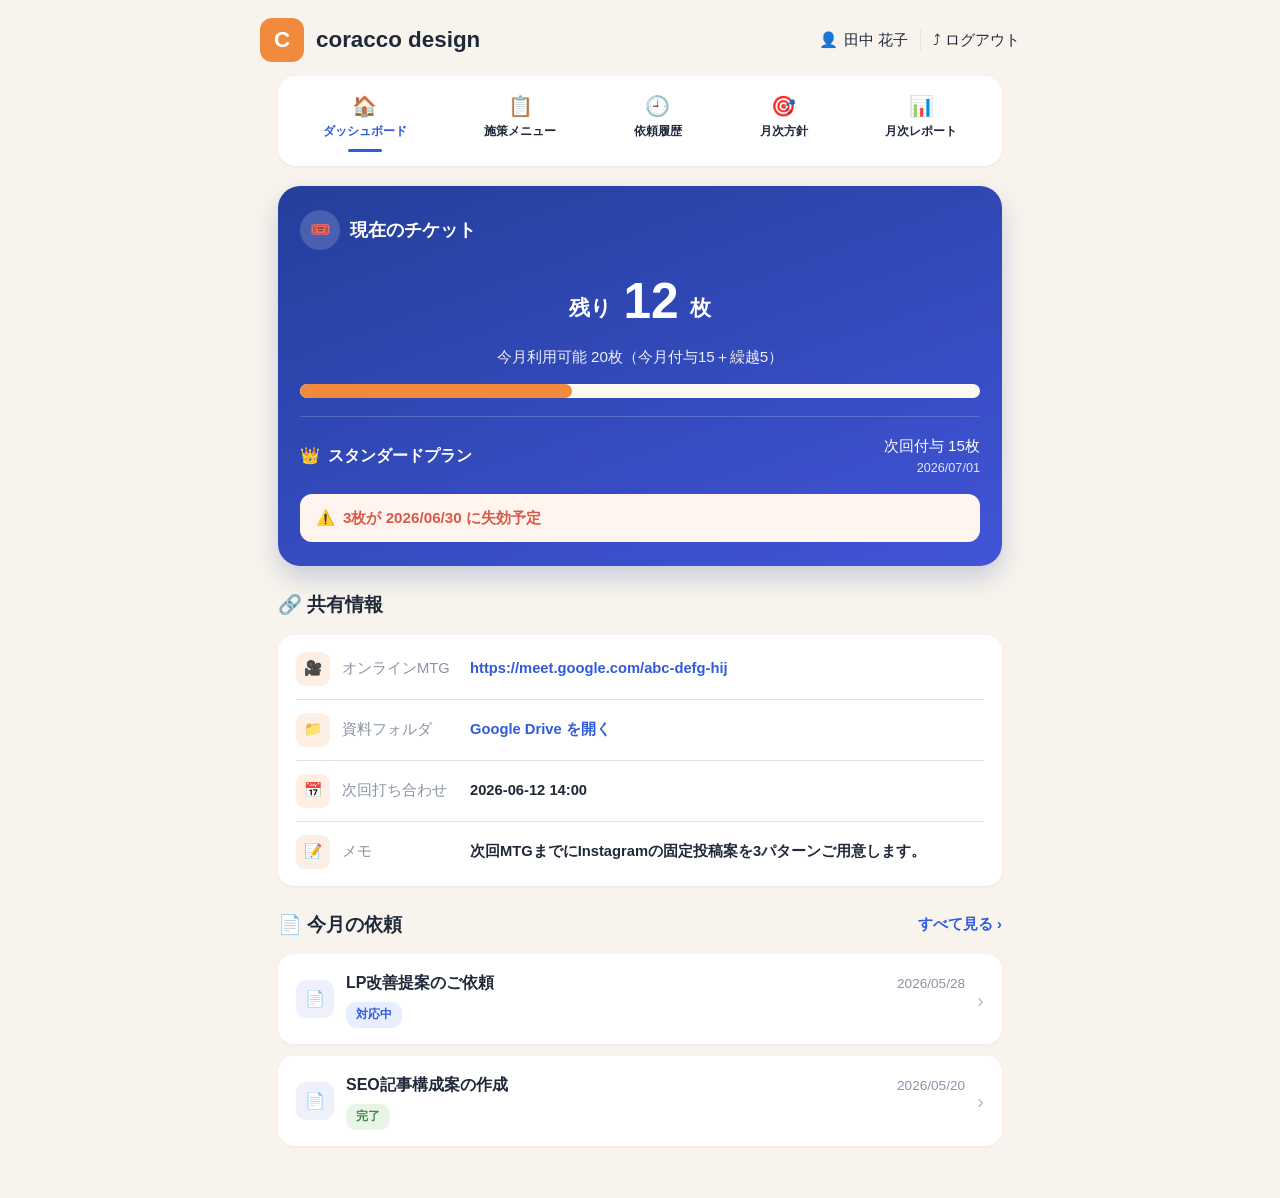
==== commit d5eaeb13: "feat: 全ページをcoraccoデザインに統一し共有情報パネルを復活 - 全10ページ（顧客6＋管理者5、ログイン）にcoraccoテーマ適用＝body class=coracco - ヘッダー・" ====
--- a/dashboard.html
+++ b/dashboard.html
@@ -55,6 +55,12 @@
       <div class="c-expire">⚠️ <span id="t-expire">—</span></div>
     </section>
 
+    <!-- 共有情報 -->
+    <section>
+      <div class="c-sec-head"><span>🔗 共有情報</span></div>
+      <div class="c-info-card" id="info-panel"></div>
+    </section>
+
     <!-- 今月の依頼 -->
     <section>
       <div class="c-sec-head">
@@ -87,6 +93,31 @@
     document.getElementById('t-expire').innerHTML =
       `<strong>${t.expiring}枚</strong>が ${fmt.date(t.expireDate)} に失効予定`;
 
+    // 共有情報
+    const ci = MockData.clientInfo;
+    document.getElementById('info-panel').innerHTML = `
+      <div class="c-info-row">
+        <span class="c-info-ico">🎥</span>
+        <span class="c-info-label">オンラインMTG</span>
+        <span class="c-info-val"><a href="${ci.mtgUrl}" target="_blank">${ci.mtgUrl}</a></span>
+      </div>
+      <div class="c-info-row">
+        <span class="c-info-ico">📁</span>
+        <span class="c-info-label">資料フォルダ</span>
+        <span class="c-info-val"><a href="${ci.driveUrl}" target="_blank">Google Drive を開く</a></span>
+      </div>
+      <div class="c-info-row">
+        <span class="c-info-ico">📅</span>
+        <span class="c-info-label">次回打ち合わせ</span>
+        <span class="c-info-val">${ci.nextMtg}</span>
+      </div>
+      <div class="c-info-row">
+        <span class="c-info-ico">📝</span>
+        <span class="c-info-label">メモ</span>
+        <span class="c-info-val">${ci.notes}</span>
+      </div>
+    `;
+
     // 今月の依頼（デモ表示）
     const requests = [
       { title: 'LP改善提案のご依頼', status: 'prog', label: '対応中', date: '2026/05/28' },
--- a/css/style.css
+++ b/css/style.css
@@ -876,6 +876,10 @@
   --c-card:#FFFFFF; --c-line:#E7E0D6;
   --c-prog-bg:#E9EEFF; --c-prog-tx:#2F5BDB;
   --c-done-bg:#E8F4E6; --c-done-tx:#3B8A4D;
+  /* 既存コンポーネントを coracco パレットへ一括再マッピング */
+  --primary:#2F5BDB; --primary-dark:#243F9B; --primary-light:#E9EEFF;
+  --bg:#F8F4ED; --card-bg:#FFFFFF; --text:#20293A; --text-light:#6B7280;
+  --border:#E7E0D6; --success:#3B8A4D; --danger:#D85A4A; --info:#2F5BDB; --warning:#F28A3D;
   background: var(--c-bg);
   color: var(--c-text);
 }
@@ -972,3 +976,43 @@
   .coracco .c-logo-mark { width: 38px; height: 38px; font-size: 1.2rem; }
   .coracco .c-ticket-remain strong { font-size: 2.7rem; }
 }
+
+/* ===== coracco 全ページ統一：コンテンツ調整 ===== */
+.coracco .main { max-width: 760px; padding-top: 8px; }
+.coracco .c-brand small { font-weight: normal; color: var(--c-text); opacity: .55; font-size: 0.8rem; }
+/* バッジを仕様の配色に */
+.coracco .badge-in_progress { background: #E9EEFF; color: #2F5BDB; }
+.coracco .badge-completed   { background: #E8F4E6; color: #3B8A4D; }
+/* カードは角丸を大きめにして新デザインと馴染ませる */
+.coracco .card,
+.coracco .menu-card,
+.coracco .request-card,
+.coracco .table-wrap,
+.coracco .stat-card { border-radius: 16px; }
+
+/* 共有情報パネル（coracco版） */
+.coracco .c-info-card {
+  background: var(--c-card); border-radius: 16px; padding: 4px 18px;
+  box-shadow: 0 1px 3px rgba(0,0,0,.05); margin-bottom: 24px;
+}
+.coracco .c-info-row {
+  display: flex; align-items: center; gap: 12px;
+  padding: 13px 0; border-bottom: 1px solid var(--c-line); font-size: 0.92rem;
+}
+.coracco .c-info-row:last-child { border-bottom: none; }
+.coracco .c-info-ico {
+  width: 34px; height: 34px; flex-shrink: 0; border-radius: 9px;
+  background: #FDEFE3; color: #F28A3D; display: grid; place-items: center;
+}
+.coracco .c-info-label { color: #8A93A3; width: 116px; flex-shrink: 0; }
+.coracco .c-info-val { font-weight: 600; word-break: break-all; }
+.coracco .c-info-val a { color: var(--c-link); }
+@media (max-width: 520px) {
+  .coracco .c-info-row { flex-wrap: wrap; }
+  .coracco .c-info-label { width: auto; }
+}
+
+/* ログイン画面（coracco） */
+.coracco.login-page { background: linear-gradient(135deg, #F8F4ED 0%, #F3ECDF 100%); }
+.coracco .logo-mark { background: var(--c-logo); }
+.coracco .login-logo .logo span:last-child { color: var(--c-text); }
